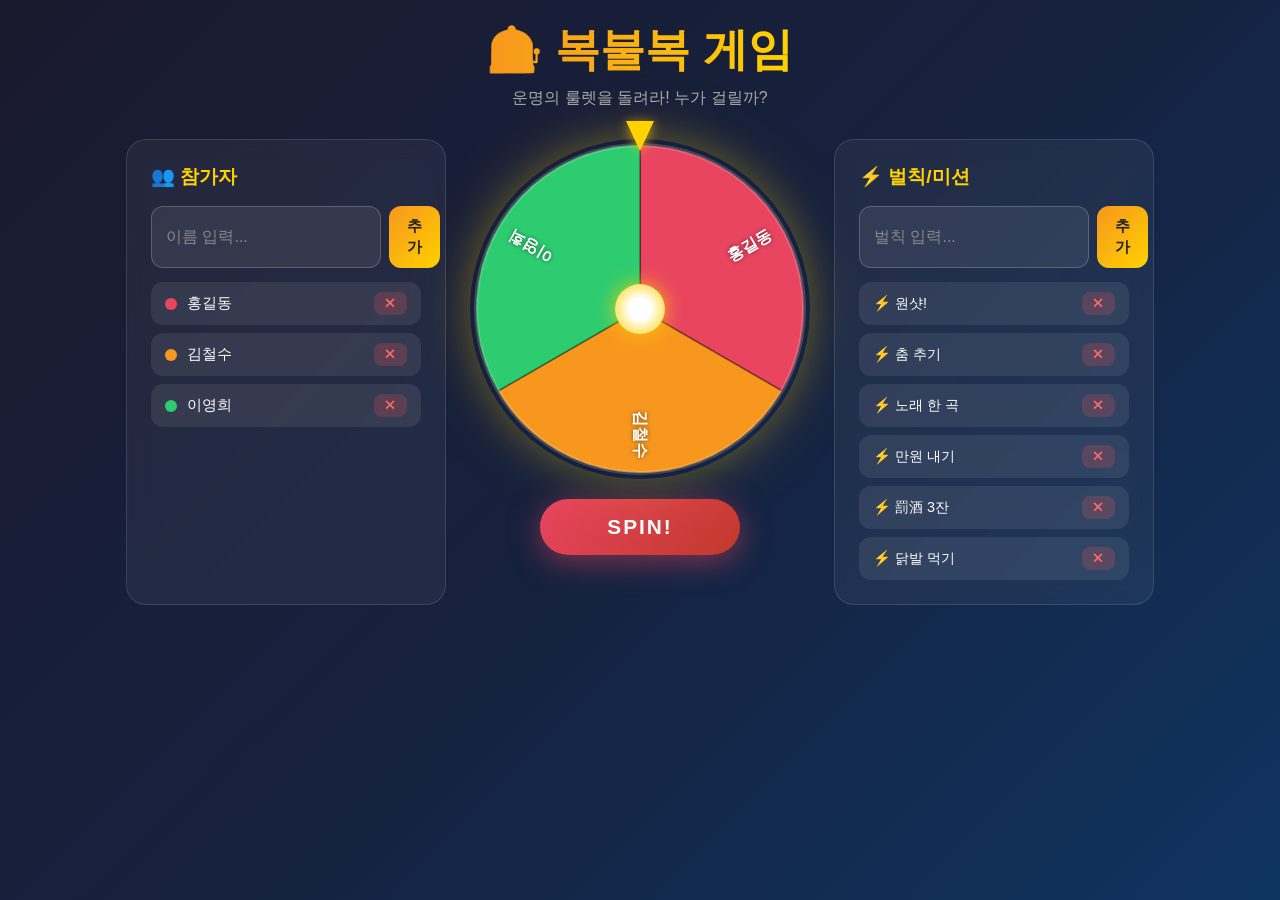
==== index.html @ 58da4270 "Add 복불복 roulette game (index.html) Co-Authored-By: Claude Sonnet 4.6 <noreply@anthropic.com>" ====
<!doctype html>
<html lang="ko">
<head>
  <meta charset="UTF-8" />
  <meta name="viewport" content="width=device-width, initial-scale=1.0" />
  <title>복불복 게임 🎰</title>
  <style>
    * { margin: 0; padding: 0; box-sizing: border-box; }

    body {
      font-family: 'Segoe UI', 'Apple SD Gothic Neo', sans-serif;
      background: linear-gradient(135deg, #1a1a2e 0%, #16213e 50%, #0f3460 100%);
      min-height: 100vh;
      display: flex;
      flex-direction: column;
      align-items: center;
      padding: 20px;
      color: #fff;
      overflow-x: hidden;
    }

    h1 {
      font-size: 2.8rem;
      text-align: center;
      margin-bottom: 8px;
      background: linear-gradient(90deg, #f7971e, #ffd200, #f7971e);
      background-size: 200%;
      -webkit-background-clip: text;
      -webkit-text-fill-color: transparent;
      animation: shimmer 2s infinite;
    }

    @keyframes shimmer {
      0% { background-position: 0% }
      100% { background-position: 200% }
    }

    .subtitle {
      font-size: 1rem;
      color: #aaa;
      margin-bottom: 30px;
      text-align: center;
    }

    .container {
      display: flex;
      flex-wrap: wrap;
      gap: 24px;
      justify-content: center;
      width: 100%;
      max-width: 1100px;
    }

    /* --- 참가자 패널 --- */
    .panel {
      background: rgba(255,255,255,0.05);
      border: 1px solid rgba(255,255,255,0.12);
      border-radius: 20px;
      padding: 24px;
      backdrop-filter: blur(10px);
    }

    .players-panel {
      flex: 1;
      min-width: 260px;
      max-width: 320px;
    }

    .panel h2 {
      font-size: 1.2rem;
      margin-bottom: 16px;
      color: #ffd200;
    }

    .input-row {
      display: flex;
      gap: 8px;
      margin-bottom: 14px;
    }

    .input-row input {
      flex: 1;
      padding: 10px 14px;
      border-radius: 12px;
      border: 1px solid rgba(255,255,255,0.2);
      background: rgba(255,255,255,0.08);
      color: #fff;
      font-size: 1rem;
      outline: none;
      transition: border 0.2s;
    }

    .input-row input:focus { border-color: #ffd200; }
    .input-row input::placeholder { color: #888; }

    .btn {
      padding: 10px 18px;
      border-radius: 12px;
      border: none;
      cursor: pointer;
      font-size: 0.95rem;
      font-weight: 700;
      transition: all 0.2s;
    }

    .btn-add {
      background: linear-gradient(135deg, #f7971e, #ffd200);
      color: #222;
    }

    .btn-add:hover { transform: scale(1.05); }

    .player-list {
      list-style: none;
      display: flex;
      flex-direction: column;
      gap: 8px;
      max-height: 300px;
      overflow-y: auto;
    }

    .player-list::-webkit-scrollbar { width: 4px; }
    .player-list::-webkit-scrollbar-thumb { background: rgba(255,255,255,0.2); border-radius: 4px; }

    .player-item {
      display: flex;
      align-items: center;
      justify-content: space-between;
      padding: 10px 14px;
      border-radius: 12px;
      background: rgba(255,255,255,0.08);
      animation: slideIn 0.3s ease;
    }

    @keyframes slideIn {
      from { opacity: 0; transform: translateX(-20px); }
      to   { opacity: 1; transform: translateX(0); }
    }

    .player-dot {
      width: 12px; height: 12px;
      border-radius: 50%;
      margin-right: 10px;
      flex-shrink: 0;
    }

    .player-name { flex: 1; font-size: 0.95rem; }

    .btn-remove {
      background: rgba(255,80,80,0.2);
      color: #ff6b6b;
      border: none;
      border-radius: 8px;
      padding: 4px 10px;
      cursor: pointer;
      font-size: 0.8rem;
      transition: background 0.2s;
    }

    .btn-remove:hover { background: rgba(255,80,80,0.4); }

    /* --- 벌칙 패널 --- */
    .penalty-panel {
      flex: 1;
      min-width: 260px;
      max-width: 320px;
    }

    .penalty-list {
      list-style: none;
      display: flex;
      flex-direction: column;
      gap: 8px;
      max-height: 300px;
      overflow-y: auto;
    }

    .penalty-item {
      display: flex;
      align-items: center;
      justify-content: space-between;
      padding: 10px 14px;
      border-radius: 12px;
      background: rgba(255,255,255,0.08);
      animation: slideIn 0.3s ease;
    }

    .penalty-text { flex: 1; font-size: 0.9rem; }

    /* --- 룰렛 휠 --- */
    .wheel-panel {
      display: flex;
      flex-direction: column;
      align-items: center;
      gap: 20px;
    }

    .wheel-wrapper {
      position: relative;
      width: 340px;
      height: 340px;
    }

    .wheel-arrow {
      position: absolute;
      top: -18px;
      left: 50%;
      transform: translateX(-50%);
      width: 0;
      height: 0;
      border-left: 14px solid transparent;
      border-right: 14px solid transparent;
      border-top: 30px solid #ffd200;
      filter: drop-shadow(0 2px 6px rgba(255,210,0,0.7));
      z-index: 10;
    }

    canvas#wheel {
      border-radius: 50%;
      box-shadow: 0 0 40px rgba(255,210,0,0.3), 0 0 80px rgba(255,210,0,0.1);
    }

    .wheel-center {
      position: absolute;
      top: 50%; left: 50%;
      transform: translate(-50%, -50%);
      width: 50px; height: 50px;
      border-radius: 50%;
      background: radial-gradient(circle, #fff 30%, #ffd200 100%);
      box-shadow: 0 0 20px rgba(255,210,0,0.8);
      z-index: 5;
    }

    .spin-btn {
      width: 200px;
      padding: 16px;
      font-size: 1.3rem;
      border-radius: 50px;
      background: linear-gradient(135deg, #e94560, #c0392b);
      color: #fff;
      border: none;
      cursor: pointer;
      font-weight: 900;
      letter-spacing: 2px;
      box-shadow: 0 6px 30px rgba(233,69,96,0.5);
      transition: all 0.2s;
    }

    .spin-btn:hover:not(:disabled) {
      transform: scale(1.07);
      box-shadow: 0 10px 40px rgba(233,69,96,0.7);
    }

    .spin-btn:disabled {
      opacity: 0.5;
      cursor: not-allowed;
    }

    /* --- 결과 모달 --- */
    .modal-overlay {
      display: none;
      position: fixed;
      inset: 0;
      background: rgba(0,0,0,0.8);
      z-index: 100;
      align-items: center;
      justify-content: center;
    }

    .modal-overlay.show { display: flex; }

    .modal {
      background: linear-gradient(135deg, #1a1a2e, #16213e);
      border: 2px solid rgba(255,255,255,0.15);
      border-radius: 24px;
      padding: 40px;
      text-align: center;
      max-width: 420px;
      width: 90%;
      animation: popIn 0.4s cubic-bezier(0.34,1.56,0.64,1);
      position: relative;
      overflow: hidden;
    }

    @keyframes popIn {
      from { opacity: 0; transform: scale(0.5) rotate(-5deg); }
      to   { opacity: 1; transform: scale(1) rotate(0deg); }
    }

    .modal-emoji { font-size: 4rem; margin-bottom: 12px; }

    .modal-title {
      font-size: 1.5rem;
      font-weight: 900;
      margin-bottom: 8px;
    }

    .modal-winner {
      font-size: 2.2rem;
      font-weight: 900;
      margin: 12px 0;
    }

    .modal-penalty {
      font-size: 1.1rem;
      color: #ccc;
      margin-bottom: 24px;
      padding: 12px 20px;
      background: rgba(255,255,255,0.07);
      border-radius: 12px;
    }

    .modal-close {
      padding: 12px 36px;
      border-radius: 50px;
      font-size: 1rem;
      font-weight: 700;
      background: linear-gradient(135deg, #f7971e, #ffd200);
      color: #222;
      border: none;
      cursor: pointer;
      transition: transform 0.2s;
    }

    .modal-close:hover { transform: scale(1.05); }

    /* 축하 파티클 */
    .confetti-container {
      position: fixed;
      inset: 0;
      pointer-events: none;
      z-index: 200;
    }

    .confetti-piece {
      position: absolute;
      width: 10px; height: 10px;
      top: -10px;
      border-radius: 2px;
      animation: confettiFall linear forwards;
    }

    @keyframes confettiFall {
      to { transform: translateY(110vh) rotate(720deg); opacity: 0; }
    }

    .empty-msg {
      color: #666;
      font-size: 0.9rem;
      text-align: center;
      padding: 20px 0;
    }

    @media (max-width: 600px) {
      h1 { font-size: 2rem; }
      .wheel-wrapper { width: 280px; height: 280px; }
      canvas#wheel { width: 280px; height: 280px; }
    }
  </style>
</head>
<body>

<h1>🎰 복불복 게임</h1>
<p class="subtitle">운명의 룰렛을 돌려라! 누가 걸릴까?</p>

<div class="container">

  <!-- 참가자 패널 -->
  <div class="panel players-panel">
    <h2>👥 참가자</h2>
    <div class="input-row">
      <input id="playerInput" type="text" placeholder="이름 입력..." maxlength="8" />
      <button class="btn btn-add" onclick="addPlayer()">추가</button>
    </div>
    <ul class="player-list" id="playerList">
      <li class="empty-msg" id="emptyPlayers">참가자를 추가하세요</li>
    </ul>
  </div>

  <!-- 룰렛 휠 -->
  <div class="wheel-panel">
    <div class="wheel-wrapper">
      <div class="wheel-arrow"></div>
      <canvas id="wheel" width="340" height="340"></canvas>
      <div class="wheel-center"></div>
    </div>
    <button class="spin-btn" id="spinBtn" onclick="spin()">SPIN!</button>
  </div>

  <!-- 벌칙 패널 -->
  <div class="panel penalty-panel">
    <h2>⚡ 벌칙/미션</h2>
    <div class="input-row">
      <input id="penaltyInput" type="text" placeholder="벌칙 입력..." maxlength="20" />
      <button class="btn btn-add" onclick="addPenalty()">추가</button>
    </div>
    <ul class="penalty-list" id="penaltyList">
      <li class="empty-msg" id="emptyPenalties">벌칙을 추가하세요</li>
    </ul>
  </div>

</div>

<!-- 결과 모달 -->
<div class="modal-overlay" id="resultModal">
  <div class="modal">
    <div class="modal-emoji" id="resultEmoji">😱</div>
    <div class="modal-title" id="resultTitle">걸렸다!</div>
    <div class="modal-winner" id="resultWinner"></div>
    <div class="modal-penalty" id="resultPenalty"></div>
    <button class="modal-close" onclick="closeModal()">확인!</button>
  </div>
</div>

<div class="confetti-container" id="confettiContainer"></div>

<script>
  // ─── 데이터 ───────────────────────────────────────────────────
  const COLORS = [
    '#e94560','#f7971e','#2ecc71','#3498db',
    '#9b59b6','#e67e22','#1abc9c','#e74c3c',
    '#f39c12','#16a085','#8e44ad','#d35400',
  ];

  let players  = ['홍길동','김철수','이영희'];
  let penalties = ['원샷!','춤 추기','노래 한 곡','만원 내기','罰酒 3잔','닭발 먹기'];
  let isSpinning = false;
  let currentAngle = 0;

  // ─── 참가자 ───────────────────────────────────────────────────
  function addPlayer() {
    const input = document.getElementById('playerInput');
    const name  = input.value.trim();
    if (!name) return;
    players.push(name);
    input.value = '';
    renderPlayers();
    drawWheel();
  }

  function removePlayer(i) {
    players.splice(i, 1);
    renderPlayers();
    drawWheel();
  }

  function renderPlayers() {
    const list  = document.getElementById('playerList');
    const empty = document.getElementById('emptyPlayers');
    if (players.length === 0) {
      list.innerHTML = '<li class="empty-msg" id="emptyPlayers">참가자를 추가하세요</li>';
      return;
    }
    list.innerHTML = players.map((p, i) => `
      <li class="player-item">
        <span class="player-dot" style="background:${COLORS[i % COLORS.length]}"></span>
        <span class="player-name">${escHtml(p)}</span>
        <button class="btn-remove" onclick="removePlayer(${i})">✕</button>
      </li>
    `).join('');
  }

  // ─── 벌칙 ────────────────────────────────────────────────────
  function addPenalty() {
    const input = document.getElementById('penaltyInput');
    const text  = input.value.trim();
    if (!text) return;
    penalties.push(text);
    input.value = '';
    renderPenalties();
  }

  function removePenalty(i) {
    penalties.splice(i, 1);
    renderPenalties();
  }

  function renderPenalties() {
    const list = document.getElementById('penaltyList');
    if (penalties.length === 0) {
      list.innerHTML = '<li class="empty-msg">벌칙을 추가하세요</li>';
      return;
    }
    list.innerHTML = penalties.map((p, i) => `
      <li class="penalty-item">
        <span class="penalty-text">⚡ ${escHtml(p)}</span>
        <button class="btn-remove" onclick="removePenalty(${i})">✕</button>
      </li>
    `).join('');
  }

  // ─── 룰렛 그리기 ─────────────────────────────────────────────
  function drawWheel(highlightIdx = -1) {
    const canvas = document.getElementById('wheel');
    const ctx    = canvas.getContext('2d');
    const W = canvas.width, H = canvas.height;
    const cx = W / 2, cy = H / 2, r = cx - 6;

    ctx.clearRect(0, 0, W, H);

    if (players.length === 0) {
      ctx.fillStyle = 'rgba(255,255,255,0.05)';
      ctx.beginPath(); ctx.arc(cx, cy, r, 0, Math.PI * 2); ctx.fill();
      ctx.fillStyle = '#888';
      ctx.font = '18px sans-serif';
      ctx.textAlign = 'center';
      ctx.fillText('참가자를 추가하세요', cx, cy);
      return;
    }

    const slice = (Math.PI * 2) / players.length;

    players.forEach((name, i) => {
      const startAngle = currentAngle + slice * i - Math.PI / 2;
      const endAngle   = startAngle + slice;
      const color      = COLORS[i % COLORS.length];

      // 부채꼴
      ctx.beginPath();
      ctx.moveTo(cx, cy);
      ctx.arc(cx, cy, r, startAngle, endAngle);
      ctx.closePath();
      ctx.fillStyle = highlightIdx === i ? '#fff' : color;
      ctx.fill();
      ctx.strokeStyle = 'rgba(0,0,0,0.3)';
      ctx.lineWidth = 2;
      ctx.stroke();

      // 텍스트
      ctx.save();
      ctx.translate(cx, cy);
      ctx.rotate(startAngle + slice / 2);
      ctx.textAlign = 'right';
      ctx.fillStyle = highlightIdx === i ? color : '#fff';
      ctx.font = `bold ${players.length > 8 ? 13 : 16}px sans-serif`;
      ctx.shadowColor = 'rgba(0,0,0,0.5)';
      ctx.shadowBlur = 4;
      ctx.fillText(name, r - 14, 5);
      ctx.restore();
    });

    // 테두리 원
    ctx.beginPath();
    ctx.arc(cx, cy, r, 0, Math.PI * 2);
    ctx.strokeStyle = 'rgba(255,255,255,0.2)';
    ctx.lineWidth = 4;
    ctx.stroke();
  }

  // ─── 스핀 ────────────────────────────────────────────────────
  function spin() {
    if (isSpinning || players.length < 2) {
      if (players.length < 2) alert('참가자를 2명 이상 추가하세요!');
      return;
    }

    isSpinning = true;
    document.getElementById('spinBtn').disabled = true;

    const totalRotation = (Math.PI * 2) * (5 + Math.random() * 5);
    const duration      = 3500 + Math.random() * 1500;
    const startAngle    = currentAngle;
    const startTime     = performance.now();

    function easeOut(t) {
      return 1 - Math.pow(1 - t, 4);
    }

    function animate(now) {
      const elapsed  = now - startTime;
      const progress = Math.min(elapsed / duration, 1);
      currentAngle   = startAngle + totalRotation * easeOut(progress);

      drawWheel();

      if (progress < 1) {
        requestAnimationFrame(animate);
      } else {
        isSpinning = false;
        document.getElementById('spinBtn').disabled = false;

        // 결과 계산: 화살표는 위쪽(-π/2), 그게 몇 번째 슬라이스?
        const slice = (Math.PI * 2) / players.length;
        // 정규화
        let normalizedAngle = ((-(currentAngle) % (Math.PI * 2)) + Math.PI * 2) % (Math.PI * 2);
        let winnerIdx = Math.floor(normalizedAngle / slice) % players.length;

        drawWheel(winnerIdx);
        showResult(winnerIdx);
      }
    }

    requestAnimationFrame(animate);
  }

  // ─── 결과 표시 ───────────────────────────────────────────────
  function showResult(winnerIdx) {
    const winner  = players[winnerIdx];
    const penalty = penalties.length > 0
      ? penalties[Math.floor(Math.random() * penalties.length)]
      : '벌칙 없음 (럭키~!)';

    const isBad   = penalties.length > 0;
    document.getElementById('resultEmoji').textContent   = isBad ? '😱' : '🎉';
    document.getElementById('resultTitle').textContent   = isBad ? '당첨! 걸렸다!!' : '선택됨!';
    document.getElementById('resultWinner').textContent  = winner;
    document.getElementById('resultWinner').style.color  = COLORS[winnerIdx % COLORS.length];
    document.getElementById('resultPenalty').textContent = `🎯 ${penalty}`;

    document.getElementById('resultModal').classList.add('show');
    launchConfetti(isBad ? ['#e94560','#ff6b6b','#f7971e'] : ['#2ecc71','#ffd200','#3498db']);
  }

  function closeModal() {
    document.getElementById('resultModal').classList.remove('show');
    document.getElementById('confettiContainer').innerHTML = '';
  }

  // ─── 컨페티 ──────────────────────────────────────────────────
  function launchConfetti(colors) {
    const container = document.getElementById('confettiContainer');
    container.innerHTML = '';
    for (let i = 0; i < 80; i++) {
      const el = document.createElement('div');
      el.className = 'confetti-piece';
      el.style.left      = Math.random() * 100 + 'vw';
      el.style.background = colors[Math.floor(Math.random() * colors.length)];
      el.style.width     = (6 + Math.random() * 10) + 'px';
      el.style.height    = (6 + Math.random() * 10) + 'px';
      el.style.borderRadius = Math.random() > 0.5 ? '50%' : '2px';
      el.style.animationDuration = (1.5 + Math.random() * 2) + 's';
      el.style.animationDelay    = (Math.random() * 0.8) + 's';
      container.appendChild(el);
    }
  }

  // ─── 유틸 ────────────────────────────────────────────────────
  function escHtml(str) {
    return str.replace(/&/g,'&amp;').replace(/</g,'&lt;').replace(/>/g,'&gt;');
  }

  // 엔터키 지원
  document.getElementById('playerInput').addEventListener('keydown', e => {
    if (e.key === 'Enter') addPlayer();
  });
  document.getElementById('penaltyInput').addEventListener('keydown', e => {
    if (e.key === 'Enter') addPenalty();
  });

  // ─── 초기화 ──────────────────────────────────────────────────
  renderPlayers();
  renderPenalties();
  drawWheel();
</script>

</body>
</html>
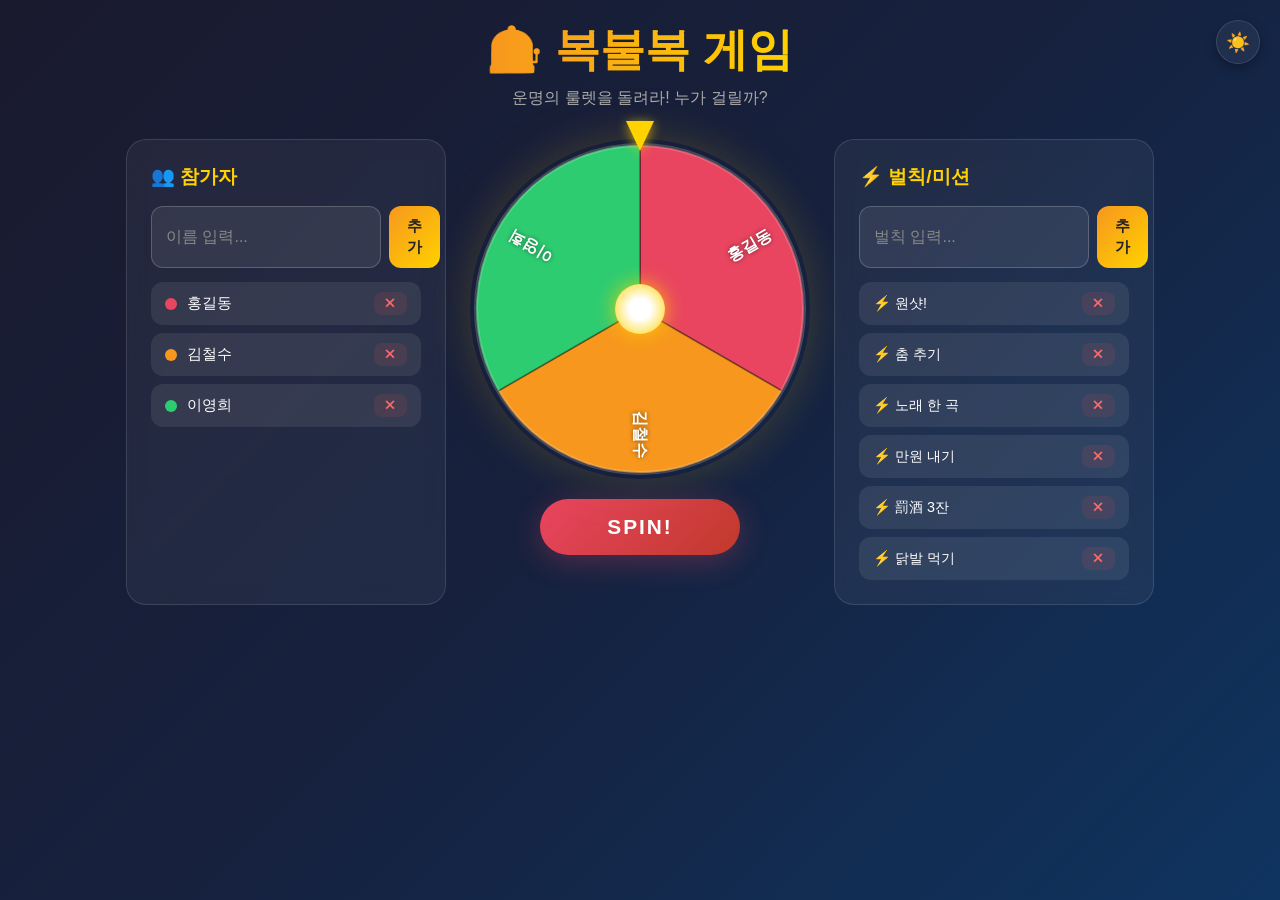
==== commit 1f138c6e: "feat: add dark/light mode toggle and refactor project structure" ====
--- a/index.html
+++ b/index.html
@@ -1,364 +1,16 @@
 <!doctype html>
-<html lang="ko">
+<html lang="ko" data-theme="dark">
 <head>
   <meta charset="UTF-8" />
   <meta name="viewport" content="width=device-width, initial-scale=1.0" />
   <title>복불복 게임 🎰</title>
-  <style>
-    * { margin: 0; padding: 0; box-sizing: border-box; }
-
-    body {
-      font-family: 'Segoe UI', 'Apple SD Gothic Neo', sans-serif;
-      background: linear-gradient(135deg, #1a1a2e 0%, #16213e 50%, #0f3460 100%);
-      min-height: 100vh;
-      display: flex;
-      flex-direction: column;
-      align-items: center;
-      padding: 20px;
-      color: #fff;
-      overflow-x: hidden;
-    }
-
-    h1 {
-      font-size: 2.8rem;
-      text-align: center;
-      margin-bottom: 8px;
-      background: linear-gradient(90deg, #f7971e, #ffd200, #f7971e);
-      background-size: 200%;
-      -webkit-background-clip: text;
-      -webkit-text-fill-color: transparent;
-      animation: shimmer 2s infinite;
-    }
-
-    @keyframes shimmer {
-      0% { background-position: 0% }
-      100% { background-position: 200% }
-    }
-
-    .subtitle {
-      font-size: 1rem;
-      color: #aaa;
-      margin-bottom: 30px;
-      text-align: center;
-    }
-
-    .container {
-      display: flex;
-      flex-wrap: wrap;
-      gap: 24px;
-      justify-content: center;
-      width: 100%;
-      max-width: 1100px;
-    }
-
-    /* --- 참가자 패널 --- */
-    .panel {
-      background: rgba(255,255,255,0.05);
-      border: 1px solid rgba(255,255,255,0.12);
-      border-radius: 20px;
-      padding: 24px;
-      backdrop-filter: blur(10px);
-    }
-
-    .players-panel {
-      flex: 1;
-      min-width: 260px;
-      max-width: 320px;
-    }
-
-    .panel h2 {
-      font-size: 1.2rem;
-      margin-bottom: 16px;
-      color: #ffd200;
-    }
-
-    .input-row {
-      display: flex;
-      gap: 8px;
-      margin-bottom: 14px;
-    }
-
-    .input-row input {
-      flex: 1;
-      padding: 10px 14px;
-      border-radius: 12px;
-      border: 1px solid rgba(255,255,255,0.2);
-      background: rgba(255,255,255,0.08);
-      color: #fff;
-      font-size: 1rem;
-      outline: none;
-      transition: border 0.2s;
-    }
-
-    .input-row input:focus { border-color: #ffd200; }
-    .input-row input::placeholder { color: #888; }
-
-    .btn {
-      padding: 10px 18px;
-      border-radius: 12px;
-      border: none;
-      cursor: pointer;
-      font-size: 0.95rem;
-      font-weight: 700;
-      transition: all 0.2s;
-    }
-
-    .btn-add {
-      background: linear-gradient(135deg, #f7971e, #ffd200);
-      color: #222;
-    }
-
-    .btn-add:hover { transform: scale(1.05); }
-
-    .player-list {
-      list-style: none;
-      display: flex;
-      flex-direction: column;
-      gap: 8px;
-      max-height: 300px;
-      overflow-y: auto;
-    }
-
-    .player-list::-webkit-scrollbar { width: 4px; }
-    .player-list::-webkit-scrollbar-thumb { background: rgba(255,255,255,0.2); border-radius: 4px; }
-
-    .player-item {
-      display: flex;
-      align-items: center;
-      justify-content: space-between;
-      padding: 10px 14px;
-      border-radius: 12px;
-      background: rgba(255,255,255,0.08);
-      animation: slideIn 0.3s ease;
-    }
-
-    @keyframes slideIn {
-      from { opacity: 0; transform: translateX(-20px); }
-      to   { opacity: 1; transform: translateX(0); }
-    }
-
-    .player-dot {
-      width: 12px; height: 12px;
-      border-radius: 50%;
-      margin-right: 10px;
-      flex-shrink: 0;
-    }
-
-    .player-name { flex: 1; font-size: 0.95rem; }
-
-    .btn-remove {
-      background: rgba(255,80,80,0.2);
-      color: #ff6b6b;
-      border: none;
-      border-radius: 8px;
-      padding: 4px 10px;
-      cursor: pointer;
-      font-size: 0.8rem;
-      transition: background 0.2s;
-    }
-
-    .btn-remove:hover { background: rgba(255,80,80,0.4); }
-
-    /* --- 벌칙 패널 --- */
-    .penalty-panel {
-      flex: 1;
-      min-width: 260px;
-      max-width: 320px;
-    }
-
-    .penalty-list {
-      list-style: none;
-      display: flex;
-      flex-direction: column;
-      gap: 8px;
-      max-height: 300px;
-      overflow-y: auto;
-    }
-
-    .penalty-item {
-      display: flex;
-      align-items: center;
-      justify-content: space-between;
-      padding: 10px 14px;
-      border-radius: 12px;
-      background: rgba(255,255,255,0.08);
-      animation: slideIn 0.3s ease;
-    }
-
-    .penalty-text { flex: 1; font-size: 0.9rem; }
-
-    /* --- 룰렛 휠 --- */
-    .wheel-panel {
-      display: flex;
-      flex-direction: column;
-      align-items: center;
-      gap: 20px;
-    }
-
-    .wheel-wrapper {
-      position: relative;
-      width: 340px;
-      height: 340px;
-    }
-
-    .wheel-arrow {
-      position: absolute;
-      top: -18px;
-      left: 50%;
-      transform: translateX(-50%);
-      width: 0;
-      height: 0;
-      border-left: 14px solid transparent;
-      border-right: 14px solid transparent;
-      border-top: 30px solid #ffd200;
-      filter: drop-shadow(0 2px 6px rgba(255,210,0,0.7));
-      z-index: 10;
-    }
-
-    canvas#wheel {
-      border-radius: 50%;
-      box-shadow: 0 0 40px rgba(255,210,0,0.3), 0 0 80px rgba(255,210,0,0.1);
-    }
-
-    .wheel-center {
-      position: absolute;
-      top: 50%; left: 50%;
-      transform: translate(-50%, -50%);
-      width: 50px; height: 50px;
-      border-radius: 50%;
-      background: radial-gradient(circle, #fff 30%, #ffd200 100%);
-      box-shadow: 0 0 20px rgba(255,210,0,0.8);
-      z-index: 5;
-    }
-
-    .spin-btn {
-      width: 200px;
-      padding: 16px;
-      font-size: 1.3rem;
-      border-radius: 50px;
-      background: linear-gradient(135deg, #e94560, #c0392b);
-      color: #fff;
-      border: none;
-      cursor: pointer;
-      font-weight: 900;
-      letter-spacing: 2px;
-      box-shadow: 0 6px 30px rgba(233,69,96,0.5);
-      transition: all 0.2s;
-    }
-
-    .spin-btn:hover:not(:disabled) {
-      transform: scale(1.07);
-      box-shadow: 0 10px 40px rgba(233,69,96,0.7);
-    }
-
-    .spin-btn:disabled {
-      opacity: 0.5;
-      cursor: not-allowed;
-    }
-
-    /* --- 결과 모달 --- */
-    .modal-overlay {
-      display: none;
-      position: fixed;
-      inset: 0;
-      background: rgba(0,0,0,0.8);
-      z-index: 100;
-      align-items: center;
-      justify-content: center;
-    }
-
-    .modal-overlay.show { display: flex; }
-
-    .modal {
-      background: linear-gradient(135deg, #1a1a2e, #16213e);
-      border: 2px solid rgba(255,255,255,0.15);
-      border-radius: 24px;
-      padding: 40px;
-      text-align: center;
-      max-width: 420px;
-      width: 90%;
-      animation: popIn 0.4s cubic-bezier(0.34,1.56,0.64,1);
-      position: relative;
-      overflow: hidden;
-    }
-
-    @keyframes popIn {
-      from { opacity: 0; transform: scale(0.5) rotate(-5deg); }
-      to   { opacity: 1; transform: scale(1) rotate(0deg); }
-    }
-
-    .modal-emoji { font-size: 4rem; margin-bottom: 12px; }
-
-    .modal-title {
-      font-size: 1.5rem;
-      font-weight: 900;
-      margin-bottom: 8px;
-    }
-
-    .modal-winner {
-      font-size: 2.2rem;
-      font-weight: 900;
-      margin: 12px 0;
-    }
-
-    .modal-penalty {
-      font-size: 1.1rem;
-      color: #ccc;
-      margin-bottom: 24px;
-      padding: 12px 20px;
-      background: rgba(255,255,255,0.07);
-      border-radius: 12px;
-    }
-
-    .modal-close {
-      padding: 12px 36px;
-      border-radius: 50px;
-      font-size: 1rem;
-      font-weight: 700;
-      background: linear-gradient(135deg, #f7971e, #ffd200);
-      color: #222;
-      border: none;
-      cursor: pointer;
-      transition: transform 0.2s;
-    }
-
-    .modal-close:hover { transform: scale(1.05); }
-
-    /* 축하 파티클 */
-    .confetti-container {
-      position: fixed;
-      inset: 0;
-      pointer-events: none;
-      z-index: 200;
-    }
-
-    .confetti-piece {
-      position: absolute;
-      width: 10px; height: 10px;
-      top: -10px;
-      border-radius: 2px;
-      animation: confettiFall linear forwards;
-    }
-
-    @keyframes confettiFall {
-      to { transform: translateY(110vh) rotate(720deg); opacity: 0; }
-    }
-
-    .empty-msg {
-      color: #666;
-      font-size: 0.9rem;
-      text-align: center;
-      padding: 20px 0;
-    }
-
-    @media (max-width: 600px) {
-      h1 { font-size: 2rem; }
-      .wheel-wrapper { width: 280px; height: 280px; }
-      canvas#wheel { width: 280px; height: 280px; }
-    }
-  </style>
+  <link rel="stylesheet" href="style.css">
 </head>
 <body>
+
+<div class="theme-toggle">
+  <button id="themeBtn" class="btn-theme" title="테마 변경">☀️</button>
+</div>
 
 <h1>🎰 복불복 게임</h1>
 <p class="subtitle">운명의 룰렛을 돌려라! 누가 걸릴까?</p>
@@ -414,244 +66,7 @@
 
 <div class="confetti-container" id="confettiContainer"></div>
 
-<script>
-  // ─── 데이터 ───────────────────────────────────────────────────
-  const COLORS = [
-    '#e94560','#f7971e','#2ecc71','#3498db',
-    '#9b59b6','#e67e22','#1abc9c','#e74c3c',
-    '#f39c12','#16a085','#8e44ad','#d35400',
-  ];
-
-  let players  = ['홍길동','김철수','이영희'];
-  let penalties = ['원샷!','춤 추기','노래 한 곡','만원 내기','罰酒 3잔','닭발 먹기'];
-  let isSpinning = false;
-  let currentAngle = 0;
-
-  // ─── 참가자 ───────────────────────────────────────────────────
-  function addPlayer() {
-    const input = document.getElementById('playerInput');
-    const name  = input.value.trim();
-    if (!name) return;
-    players.push(name);
-    input.value = '';
-    renderPlayers();
-    drawWheel();
-  }
-
-  function removePlayer(i) {
-    players.splice(i, 1);
-    renderPlayers();
-    drawWheel();
-  }
-
-  function renderPlayers() {
-    const list  = document.getElementById('playerList');
-    const empty = document.getElementById('emptyPlayers');
-    if (players.length === 0) {
-      list.innerHTML = '<li class="empty-msg" id="emptyPlayers">참가자를 추가하세요</li>';
-      return;
-    }
-    list.innerHTML = players.map((p, i) => `
-      <li class="player-item">
-        <span class="player-dot" style="background:${COLORS[i % COLORS.length]}"></span>
-        <span class="player-name">${escHtml(p)}</span>
-        <button class="btn-remove" onclick="removePlayer(${i})">✕</button>
-      </li>
-    `).join('');
-  }
-
-  // ─── 벌칙 ────────────────────────────────────────────────────
-  function addPenalty() {
-    const input = document.getElementById('penaltyInput');
-    const text  = input.value.trim();
-    if (!text) return;
-    penalties.push(text);
-    input.value = '';
-    renderPenalties();
-  }
-
-  function removePenalty(i) {
-    penalties.splice(i, 1);
-    renderPenalties();
-  }
-
-  function renderPenalties() {
-    const list = document.getElementById('penaltyList');
-    if (penalties.length === 0) {
-      list.innerHTML = '<li class="empty-msg">벌칙을 추가하세요</li>';
-      return;
-    }
-    list.innerHTML = penalties.map((p, i) => `
-      <li class="penalty-item">
-        <span class="penalty-text">⚡ ${escHtml(p)}</span>
-        <button class="btn-remove" onclick="removePenalty(${i})">✕</button>
-      </li>
-    `).join('');
-  }
-
-  // ─── 룰렛 그리기 ─────────────────────────────────────────────
-  function drawWheel(highlightIdx = -1) {
-    const canvas = document.getElementById('wheel');
-    const ctx    = canvas.getContext('2d');
-    const W = canvas.width, H = canvas.height;
-    const cx = W / 2, cy = H / 2, r = cx - 6;
-
-    ctx.clearRect(0, 0, W, H);
-
-    if (players.length === 0) {
-      ctx.fillStyle = 'rgba(255,255,255,0.05)';
-      ctx.beginPath(); ctx.arc(cx, cy, r, 0, Math.PI * 2); ctx.fill();
-      ctx.fillStyle = '#888';
-      ctx.font = '18px sans-serif';
-      ctx.textAlign = 'center';
-      ctx.fillText('참가자를 추가하세요', cx, cy);
-      return;
-    }
-
-    const slice = (Math.PI * 2) / players.length;
-
-    players.forEach((name, i) => {
-      const startAngle = currentAngle + slice * i - Math.PI / 2;
-      const endAngle   = startAngle + slice;
-      const color      = COLORS[i % COLORS.length];
-
-      // 부채꼴
-      ctx.beginPath();
-      ctx.moveTo(cx, cy);
-      ctx.arc(cx, cy, r, startAngle, endAngle);
-      ctx.closePath();
-      ctx.fillStyle = highlightIdx === i ? '#fff' : color;
-      ctx.fill();
-      ctx.strokeStyle = 'rgba(0,0,0,0.3)';
-      ctx.lineWidth = 2;
-      ctx.stroke();
-
-      // 텍스트
-      ctx.save();
-      ctx.translate(cx, cy);
-      ctx.rotate(startAngle + slice / 2);
-      ctx.textAlign = 'right';
-      ctx.fillStyle = highlightIdx === i ? color : '#fff';
-      ctx.font = `bold ${players.length > 8 ? 13 : 16}px sans-serif`;
-      ctx.shadowColor = 'rgba(0,0,0,0.5)';
-      ctx.shadowBlur = 4;
-      ctx.fillText(name, r - 14, 5);
-      ctx.restore();
-    });
-
-    // 테두리 원
-    ctx.beginPath();
-    ctx.arc(cx, cy, r, 0, Math.PI * 2);
-    ctx.strokeStyle = 'rgba(255,255,255,0.2)';
-    ctx.lineWidth = 4;
-    ctx.stroke();
-  }
-
-  // ─── 스핀 ────────────────────────────────────────────────────
-  function spin() {
-    if (isSpinning || players.length < 2) {
-      if (players.length < 2) alert('참가자를 2명 이상 추가하세요!');
-      return;
-    }
-
-    isSpinning = true;
-    document.getElementById('spinBtn').disabled = true;
-
-    const totalRotation = (Math.PI * 2) * (5 + Math.random() * 5);
-    const duration      = 3500 + Math.random() * 1500;
-    const startAngle    = currentAngle;
-    const startTime     = performance.now();
-
-    function easeOut(t) {
-      return 1 - Math.pow(1 - t, 4);
-    }
-
-    function animate(now) {
-      const elapsed  = now - startTime;
-      const progress = Math.min(elapsed / duration, 1);
-      currentAngle   = startAngle + totalRotation * easeOut(progress);
-
-      drawWheel();
-
-      if (progress < 1) {
-        requestAnimationFrame(animate);
-      } else {
-        isSpinning = false;
-        document.getElementById('spinBtn').disabled = false;
-
-        // 결과 계산: 화살표는 위쪽(-π/2), 그게 몇 번째 슬라이스?
-        const slice = (Math.PI * 2) / players.length;
-        // 정규화
-        let normalizedAngle = ((-(currentAngle) % (Math.PI * 2)) + Math.PI * 2) % (Math.PI * 2);
-        let winnerIdx = Math.floor(normalizedAngle / slice) % players.length;
-
-        drawWheel(winnerIdx);
-        showResult(winnerIdx);
-      }
-    }
-
-    requestAnimationFrame(animate);
-  }
-
-  // ─── 결과 표시 ───────────────────────────────────────────────
-  function showResult(winnerIdx) {
-    const winner  = players[winnerIdx];
-    const penalty = penalties.length > 0
-      ? penalties[Math.floor(Math.random() * penalties.length)]
-      : '벌칙 없음 (럭키~!)';
-
-    const isBad   = penalties.length > 0;
-    document.getElementById('resultEmoji').textContent   = isBad ? '😱' : '🎉';
-    document.getElementById('resultTitle').textContent   = isBad ? '당첨! 걸렸다!!' : '선택됨!';
-    document.getElementById('resultWinner').textContent  = winner;
-    document.getElementById('resultWinner').style.color  = COLORS[winnerIdx % COLORS.length];
-    document.getElementById('resultPenalty').textContent = `🎯 ${penalty}`;
-
-    document.getElementById('resultModal').classList.add('show');
-    launchConfetti(isBad ? ['#e94560','#ff6b6b','#f7971e'] : ['#2ecc71','#ffd200','#3498db']);
-  }
-
-  function closeModal() {
-    document.getElementById('resultModal').classList.remove('show');
-    document.getElementById('confettiContainer').innerHTML = '';
-  }
-
-  // ─── 컨페티 ──────────────────────────────────────────────────
-  function launchConfetti(colors) {
-    const container = document.getElementById('confettiContainer');
-    container.innerHTML = '';
-    for (let i = 0; i < 80; i++) {
-      const el = document.createElement('div');
-      el.className = 'confetti-piece';
-      el.style.left      = Math.random() * 100 + 'vw';
-      el.style.background = colors[Math.floor(Math.random() * colors.length)];
-      el.style.width     = (6 + Math.random() * 10) + 'px';
-      el.style.height    = (6 + Math.random() * 10) + 'px';
-      el.style.borderRadius = Math.random() > 0.5 ? '50%' : '2px';
-      el.style.animationDuration = (1.5 + Math.random() * 2) + 's';
-      el.style.animationDelay    = (Math.random() * 0.8) + 's';
-      container.appendChild(el);
-    }
-  }
-
-  // ─── 유틸 ────────────────────────────────────────────────────
-  function escHtml(str) {
-    return str.replace(/&/g,'&amp;').replace(/</g,'&lt;').replace(/>/g,'&gt;');
-  }
-
-  // 엔터키 지원
-  document.getElementById('playerInput').addEventListener('keydown', e => {
-    if (e.key === 'Enter') addPlayer();
-  });
-  document.getElementById('penaltyInput').addEventListener('keydown', e => {
-    if (e.key === 'Enter') addPenalty();
-  });
-
-  // ─── 초기화 ──────────────────────────────────────────────────
-  renderPlayers();
-  renderPenalties();
-  drawWheel();
-</script>
+<script src="main.js"></script>
 
 </body>
 </html>
--- a/style.css
+++ b/style.css
@@ -0,0 +1,427 @@
+:root {
+  --bg-color: linear-gradient(135deg, #1a1a2e 0%, #16213e 50%, #0f3460 100%);
+  --text-color: #fff;
+  --panel-bg: rgba(255, 255, 255, 0.05);
+  --panel-border: rgba(255, 255, 255, 0.12);
+  --input-bg: rgba(255, 255, 255, 0.08);
+  --input-text: #fff;
+  --input-border: rgba(255, 255, 255, 0.2);
+  --subtitle-color: #aaa;
+  --shadow-color: rgba(0, 0, 0, 0.3);
+  --modal-bg: linear-gradient(135deg, #1a1a2e, #16213e);
+  --modal-border: rgba(255, 255, 255, 0.15);
+  --modal-item-bg: rgba(255, 255, 255, 0.07);
+}
+
+[data-theme='light'] {
+  --bg-color: linear-gradient(135deg, #f0f2f5 0%, #e2e8f0 100%);
+  --text-color: #1a1a2e;
+  --panel-bg: rgba(255, 255, 255, 0.8);
+  --panel-border: rgba(0, 0, 0, 0.08);
+  --input-bg: #fff;
+  --input-text: #1a1a2e;
+  --input-border: rgba(0, 0, 0, 0.15);
+  --subtitle-color: #4a5568;
+  --shadow-color: rgba(0, 0, 0, 0.1);
+  --modal-bg: linear-gradient(135deg, #ffffff, #f7fafc);
+  --modal-border: rgba(0, 0, 0, 0.1);
+  --modal-item-bg: rgba(0, 0, 0, 0.04);
+}
+
+* {
+  margin: 0;
+  padding: 0;
+  box-sizing: border-box;
+}
+
+body {
+  font-family: 'Segoe UI', 'Apple SD Gothic Neo', sans-serif;
+  background: var(--bg-color);
+  min-height: 100vh;
+  display: flex;
+  flex-direction: column;
+  align-items: center;
+  padding: 20px;
+  color: var(--text-color);
+  overflow-x: hidden;
+  transition: background 0.3s, color 0.3s;
+}
+
+h1 {
+  font-size: 2.8rem;
+  text-align: center;
+  margin-bottom: 8px;
+  background: linear-gradient(90deg, #f7971e, #ffd200, #f7971e);
+  background-size: 200%;
+  -webkit-background-clip: text;
+  -webkit-text-fill-color: transparent;
+  animation: shimmer 2s infinite;
+}
+
+@keyframes shimmer {
+  0% { background-position: 0% }
+  100% { background-position: 200% }
+}
+
+.subtitle {
+  font-size: 1rem;
+  color: var(--subtitle-color);
+  margin-bottom: 30px;
+  text-align: center;
+  transition: color 0.3s;
+}
+
+.container {
+  display: flex;
+  flex-wrap: wrap;
+  gap: 24px;
+  justify-content: center;
+  width: 100%;
+  max-width: 1100px;
+}
+
+/* --- Theme Toggle --- */
+.theme-toggle {
+  position: absolute;
+  top: 20px;
+  right: 20px;
+  z-index: 1000;
+}
+
+.btn-theme {
+  background: var(--panel-bg);
+  border: 1px solid var(--panel-border);
+  color: var(--text-color);
+  width: 44px;
+  height: 44px;
+  border-radius: 50%;
+  display: flex;
+  align-items: center;
+  justify-content: center;
+  font-size: 1.2rem;
+  cursor: pointer;
+  box-shadow: 0 4px 12px var(--shadow-color);
+  transition: all 0.2s, background 0.3s, color 0.3s;
+}
+
+.btn-theme:hover {
+  transform: scale(1.1);
+  border-color: #ffd200;
+}
+
+/* --- 참가자 패널 --- */
+.panel {
+  background: var(--panel-bg);
+  border: 1px solid var(--panel-border);
+  border-radius: 20px;
+  padding: 24px;
+  backdrop-filter: blur(10px);
+  transition: background 0.3s, border-color 0.3s;
+}
+
+.players-panel {
+  flex: 1;
+  min-width: 260px;
+  max-width: 320px;
+}
+
+.panel h2 {
+  font-size: 1.2rem;
+  margin-bottom: 16px;
+  color: #ffd200;
+}
+
+.input-row {
+  display: flex;
+  gap: 8px;
+  margin-bottom: 14px;
+}
+
+.input-row input {
+  flex: 1;
+  padding: 10px 14px;
+  border-radius: 12px;
+  border: 1px solid var(--input-border);
+  background: var(--input-bg);
+  color: var(--input-text);
+  font-size: 1rem;
+  outline: none;
+  transition: all 0.2s;
+}
+
+.input-row input:focus { border-color: #ffd200; }
+.input-row input::placeholder { color: #888; }
+
+.btn {
+  padding: 10px 18px;
+  border-radius: 12px;
+  border: none;
+  cursor: pointer;
+  font-size: 0.95rem;
+  font-weight: 700;
+  transition: all 0.2s;
+}
+
+.btn-add {
+  background: linear-gradient(135deg, #f7971e, #ffd200);
+  color: #222;
+}
+
+.btn-add:hover { transform: scale(1.05); }
+
+.player-list {
+  list-style: none;
+  display: flex;
+  flex-direction: column;
+  gap: 8px;
+  max-height: 300px;
+  overflow-y: auto;
+}
+
+.player-list::-webkit-scrollbar { width: 4px; }
+.player-list::-webkit-scrollbar-thumb { background: rgba(0,0,0,0.2); border-radius: 4px; }
+
+.player-item {
+  display: flex;
+  align-items: center;
+  justify-content: space-between;
+  padding: 10px 14px;
+  border-radius: 12px;
+  background: var(--input-bg);
+  animation: slideIn 0.3s ease;
+  transition: background 0.3s;
+}
+
+@keyframes slideIn {
+  from { opacity: 0; transform: translateX(-20px); }
+  to   { opacity: 1; transform: translateX(0); }
+}
+
+.player-dot {
+  width: 12px; height: 12px;
+  border-radius: 50%;
+  margin-right: 10px;
+  flex-shrink: 0;
+}
+
+.player-name { flex: 1; font-size: 0.95rem; }
+
+.btn-remove {
+  background: rgba(255,80,80,0.1);
+  color: #ff6b6b;
+  border: none;
+  border-radius: 8px;
+  padding: 4px 10px;
+  cursor: pointer;
+  font-size: 0.8rem;
+  transition: background 0.2s;
+}
+
+.btn-remove:hover { background: rgba(255,80,80,0.2); }
+
+/* --- 벌칙 패널 --- */
+.penalty-panel {
+  flex: 1;
+  min-width: 260px;
+  max-width: 320px;
+}
+
+.penalty-list {
+  list-style: none;
+  display: flex;
+  flex-direction: column;
+  gap: 8px;
+  max-height: 300px;
+  overflow-y: auto;
+}
+
+.penalty-item {
+  display: flex;
+  align-items: center;
+  justify-content: space-between;
+  padding: 10px 14px;
+  border-radius: 12px;
+  background: var(--input-bg);
+  animation: slideIn 0.3s ease;
+  transition: background 0.3s;
+}
+
+.penalty-text { flex: 1; font-size: 0.9rem; }
+
+/* --- 룰렛 휠 --- */
+.wheel-panel {
+  display: flex;
+  flex-direction: column;
+  align-items: center;
+  gap: 20px;
+}
+
+.wheel-wrapper {
+  position: relative;
+  width: 340px;
+  height: 340px;
+}
+
+.wheel-arrow {
+  position: absolute;
+  top: -18px;
+  left: 50%;
+  transform: translateX(-50%);
+  width: 0;
+  height: 0;
+  border-left: 14px solid transparent;
+  border-right: 14px solid transparent;
+  border-top: 30px solid #ffd200;
+  filter: drop-shadow(0 2px 6px rgba(255,210,0,0.7));
+  z-index: 10;
+}
+
+canvas#wheel {
+  border-radius: 50%;
+  box-shadow: 0 0 40px rgba(255,210,0,0.15), 0 0 80px rgba(255,210,0,0.05);
+}
+
+.wheel-center {
+  position: absolute;
+  top: 50%; left: 50%;
+  transform: translate(-50%, -50%);
+  width: 50px; height: 50px;
+  border-radius: 50%;
+  background: radial-gradient(circle, #fff 30%, #ffd200 100%);
+  box-shadow: 0 0 20px rgba(255,210,0,0.8);
+  z-index: 5;
+}
+
+.spin-btn {
+  width: 200px;
+  padding: 16px;
+  font-size: 1.3rem;
+  border-radius: 50px;
+  background: linear-gradient(135deg, #e94560, #c0392b);
+  color: #fff;
+  border: none;
+  cursor: pointer;
+  font-weight: 900;
+  letter-spacing: 2px;
+  box-shadow: 0 6px 30px rgba(233,69,96,0.3);
+  transition: all 0.2s;
+}
+
+.spin-btn:hover:not(:disabled) {
+  transform: scale(1.07);
+  box-shadow: 0 10px 40px rgba(233,69,96,0.5);
+}
+
+.spin-btn:disabled {
+  opacity: 0.5;
+  cursor: not-allowed;
+}
+
+/* --- 결과 모달 --- */
+.modal-overlay {
+  display: none;
+  position: fixed;
+  inset: 0;
+  background: rgba(0,0,0,0.85);
+  z-index: 100;
+  align-items: center;
+  justify-content: center;
+  backdrop-filter: blur(4px);
+}
+
+.modal-overlay.show { display: flex; }
+
+.modal {
+  background: var(--modal-bg);
+  border: 2px solid var(--modal-border);
+  border-radius: 24px;
+  padding: 40px;
+  text-align: center;
+  max-width: 420px;
+  width: 90%;
+  animation: popIn 0.4s cubic-bezier(0.34,1.56,0.64,1);
+  position: relative;
+  overflow: hidden;
+  box-shadow: 0 20px 60px rgba(0,0,0,0.5);
+  transition: background 0.3s, border-color 0.3s;
+}
+
+@keyframes popIn {
+  from { opacity: 0; transform: scale(0.5) rotate(-5deg); }
+  to   { opacity: 1; transform: scale(1) rotate(0deg); }
+}
+
+.modal-emoji { font-size: 4rem; margin-bottom: 12px; }
+
+.modal-title {
+  font-size: 1.5rem;
+  font-weight: 900;
+  margin-bottom: 8px;
+  color: var(--text-color);
+}
+
+.modal-winner {
+  font-size: 2.2rem;
+  font-weight: 900;
+  margin: 12px 0;
+}
+
+.modal-penalty {
+  font-size: 1.1rem;
+  color: var(--text-color);
+  opacity: 0.9;
+  margin-bottom: 24px;
+  padding: 12px 20px;
+  background: var(--modal-item-bg);
+  border-radius: 12px;
+  transition: background 0.3s;
+}
+
+.modal-close {
+  padding: 12px 36px;
+  border-radius: 50px;
+  font-size: 1rem;
+  font-weight: 700;
+  background: linear-gradient(135deg, #f7971e, #ffd200);
+  color: #222;
+  border: none;
+  cursor: pointer;
+  transition: transform 0.2s;
+}
+
+.modal-close:hover { transform: scale(1.05); }
+
+/* 축하 파티클 */
+.confetti-container {
+  position: fixed;
+  inset: 0;
+  pointer-events: none;
+  z-index: 200;
+}
+
+.confetti-piece {
+  position: absolute;
+  width: 10px; height: 10px;
+  top: -10px;
+  border-radius: 2px;
+  animation: confettiFall linear forwards;
+}
+
+@keyframes confettiFall {
+  to { transform: translateY(110vh) rotate(720deg); opacity: 0; }
+}
+
+.empty-msg {
+  color: var(--subtitle-color);
+  opacity: 0.6;
+  font-size: 0.9rem;
+  text-align: center;
+  padding: 20px 0;
+}
+
+@media (max-width: 600px) {
+  h1 { font-size: 2rem; }
+  .wheel-wrapper { width: 280px; height: 280px; }
+  canvas#wheel { width: 280px; height: 280px; }
+  .theme-toggle { top: 10px; right: 10px; }
+}
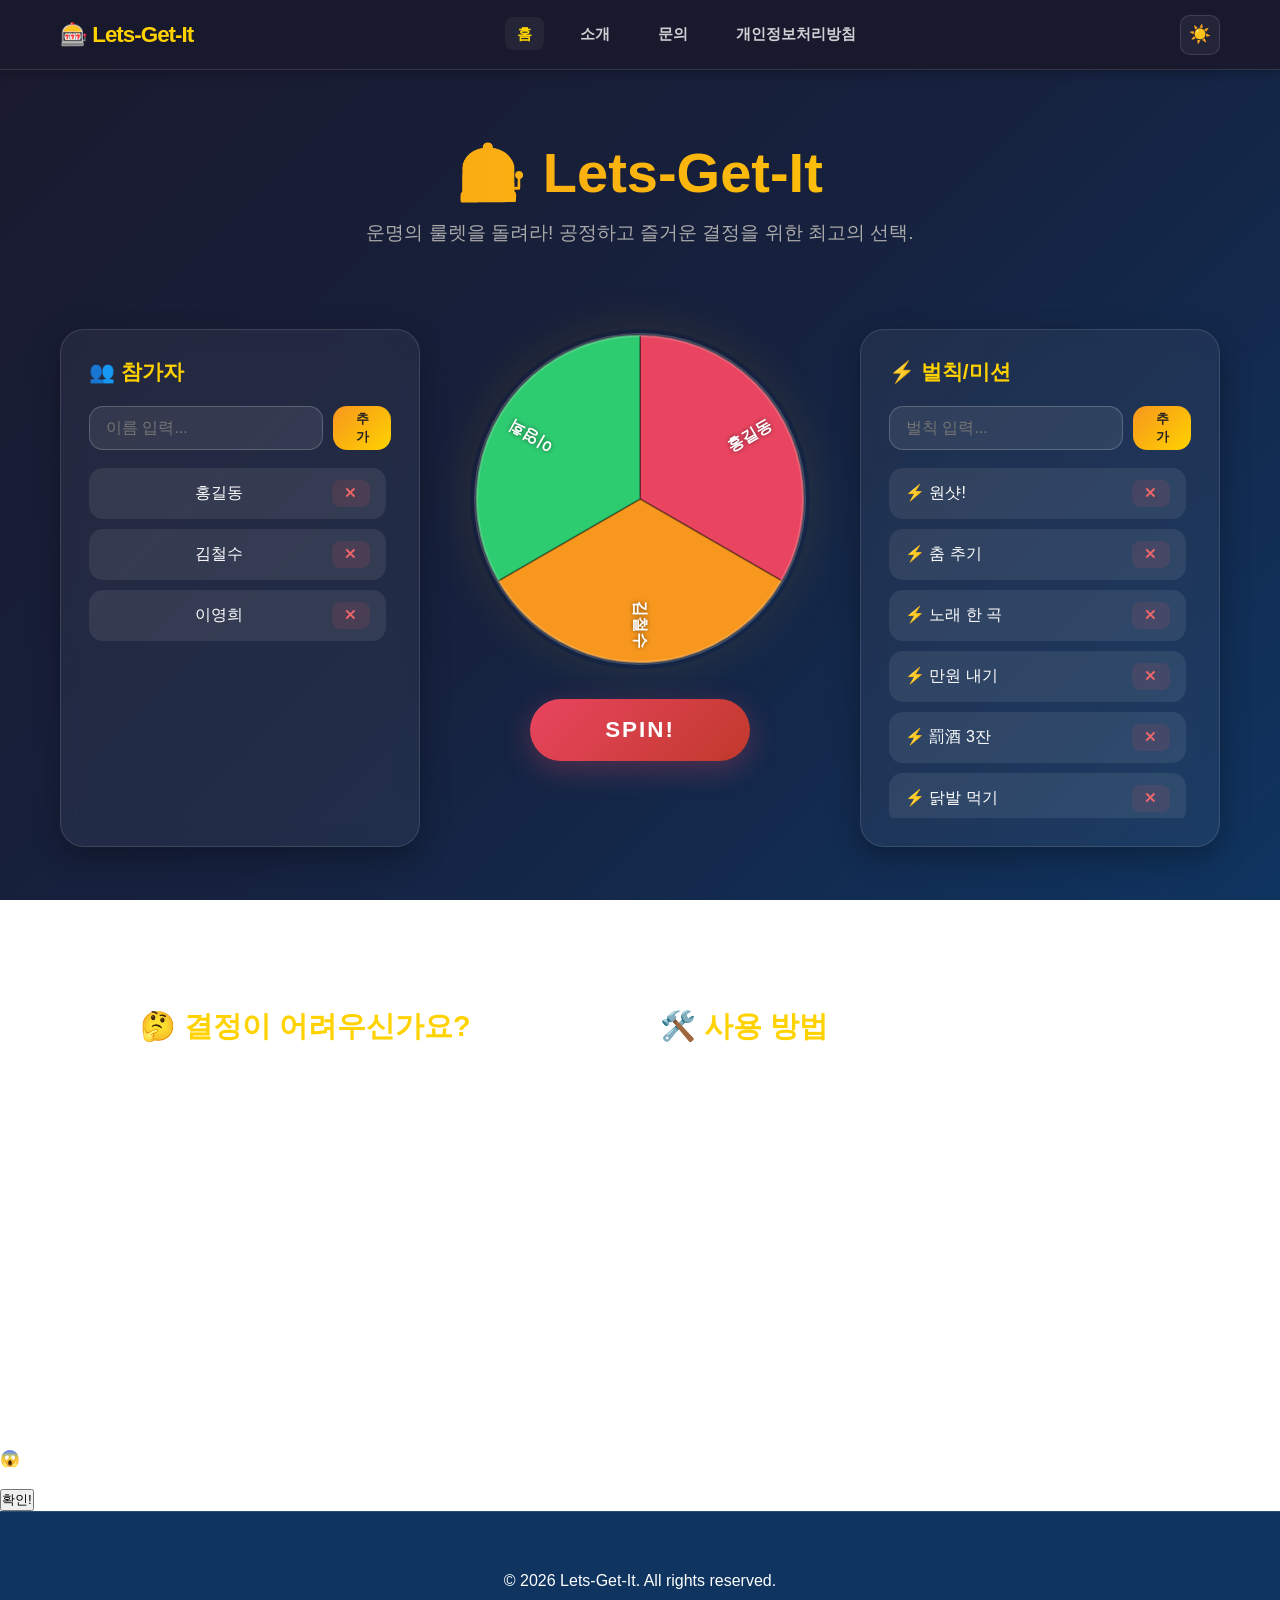
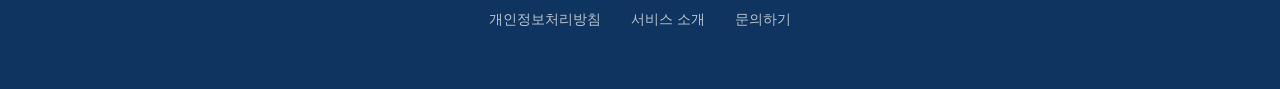
==== commit 421b0c11: "optimize: upgrade to high-quality AdSense standards with dedicated About, Privacy, and Contact pages" ====
--- a/index.html
+++ b/index.html
@@ -3,26 +3,42 @@
 <head>
   <meta charset="UTF-8" />
   <meta name="viewport" content="width=device-width, initial-scale=1.0" />
-  <title>복불복 게임 🎰</title>
+  <meta http-equiv="Content-Security-Policy" content="default-src 'self'; script-src 'self' https://pagead2.googlesyndication.com; style-src 'self' 'unsafe-inline'; img-src 'self' data:; connect-src 'self' https://googleads.g.doubleclick.net; frame-src https://googleads.g.doubleclick.net;">
+  <meta name="google-adsense-account" content="ca-pub-4220344666459128">
+  <script async src="https://pagead2.googlesyndication.com/pagead/js/adsbygoogle.js?client=ca-pub-4220344666459128" crossorigin="anonymous"></script>
+  <title>Lets-Get-It 🎰 | 공정한 결정을 위한 최고의 룰렛 게임</title>
   <link rel="stylesheet" href="style.css">
 </head>
 <body>
 
-<div class="theme-toggle">
-  <button id="themeBtn" class="btn-theme" title="테마 변경">☀️</button>
-</div>
+<nav class="navbar">
+  <div class="nav-container">
+    <a href="index.html" class="nav-logo">🎰 Lets-Get-It</a>
+    <ul class="nav-links">
+      <li><a href="index.html" class="active">홈</a></li>
+      <li><a href="about.html">소개</a></li>
+      <li><a href="contact.html">문의</a></li>
+      <li><a href="privacy.html">개인정보처리방침</a></li>
+    </ul>
+    <div class="theme-toggle-nav">
+      <button id="themeBtn" class="btn-theme-nav" title="테마 변경">☀️</button>
+    </div>
+  </div>
+</nav>
 
-<h1>🎰 복불복 게임</h1>
-<p class="subtitle">운명의 룰렛을 돌려라! 누가 걸릴까?</p>
+<header class="hero-section">
+  <h1>🎰 Lets-Get-It</h1>
+  <p class="subtitle">운명의 룰렛을 돌려라! 공정하고 즐거운 결정을 위한 최고의 선택.</p>
+</header>
 
-<div class="container">
+<main class="container">
 
   <!-- 참가자 패널 -->
   <div class="panel players-panel">
     <h2>👥 참가자</h2>
     <div class="input-row">
       <input id="playerInput" type="text" placeholder="이름 입력..." maxlength="8" />
-      <button class="btn btn-add" onclick="addPlayer()">추가</button>
+      <button id="addPlayerBtn" class="btn btn-add">추가</button>
     </div>
     <ul class="player-list" id="playerList">
       <li class="empty-msg" id="emptyPlayers">참가자를 추가하세요</li>
@@ -36,7 +52,7 @@
       <canvas id="wheel" width="340" height="340"></canvas>
       <div class="wheel-center"></div>
     </div>
-    <button class="spin-btn" id="spinBtn" onclick="spin()">SPIN!</button>
+    <button class="spin-btn" id="spinBtn">SPIN!</button>
   </div>
 
   <!-- 벌칙 패널 -->
@@ -44,14 +60,32 @@
     <h2>⚡ 벌칙/미션</h2>
     <div class="input-row">
       <input id="penaltyInput" type="text" placeholder="벌칙 입력..." maxlength="20" />
-      <button class="btn btn-add" onclick="addPenalty()">추가</button>
+      <button id="addPenaltyBtn" class="btn btn-add">추가</button>
     </div>
     <ul class="penalty-list" id="penaltyList">
       <li class="empty-msg" id="emptyPenalties">벌칙을 추가하세요</li>
     </ul>
   </div>
 
-</div>
+</main>
+
+<section class="info-section">
+  <div class="info-container">
+    <article class="info-card">
+      <h2>🤔 결정이 어려우신가요?</h2>
+      <p>점심 메뉴 고르기, 내기 당첨자 뽑기, 오늘의 미션 정하기 등 일상 속의 작은 결정들을 'Lets-Get-It' 룰렛에 맡겨보세요. 공정하고 투명한 알고리즘을 통해 누구나 납득할 수 있는 결과를 제공합니다.</p>
+    </article>
+    <article class="info-card">
+      <h2>🛠️ 사용 방법</h2>
+      <ol class="how-to-list">
+        <li><strong>참가자 추가:</strong> 게임에 참여할 사람들의 이름을 입력하고 추가 버튼을 누르세요.</li>
+        <li><strong>벌칙 설정:</strong> 당첨되었을 때 수행할 벌칙이나 미션을 입력하세요.</li>
+        <li><strong>룰렛 돌리기:</strong> 중앙의 'SPIN!' 버튼을 눌러 운명의 결과를 기다리세요.</li>
+        <li><strong>결과 확인:</strong> 당첨자와 무작위로 선정된 벌칙을 확인하고 즐겁게 수행하세요!</li>
+      </ol>
+    </article>
+  </div>
+</section>
 
 <!-- 결과 모달 -->
 <div class="modal-overlay" id="resultModal">
@@ -60,12 +94,23 @@
     <div class="modal-title" id="resultTitle">걸렸다!</div>
     <div class="modal-winner" id="resultWinner"></div>
     <div class="modal-penalty" id="resultPenalty"></div>
-    <button class="modal-close" onclick="closeModal()">확인!</button>
+    <button id="closeModalBtn" class="modal-close">확인!</button>
   </div>
 </div>
 
 <div class="confetti-container" id="confettiContainer"></div>
 
+<footer class="footer">
+  <div class="footer-container">
+    <p>&copy; 2026 Lets-Get-It. All rights reserved.</p>
+    <ul class="footer-links">
+      <li><a href="privacy.html">개인정보처리방침</a></li>
+      <li><a href="about.html">서비스 소개</a></li>
+      <li><a href="contact.html">문의하기</a></li>
+    </ul>
+  </div>
+</footer>
+
 <script src="main.js"></script>
 
 </body>
--- a/style.css
+++ b/style.css
@@ -1,5 +1,6 @@
 :root {
   --bg-color: linear-gradient(135deg, #1a1a2e 0%, #16213e 50%, #0f3460 100%);
+  --nav-bg: rgba(26, 26, 46, 0.95);
   --text-color: #fff;
   --panel-bg: rgba(255, 255, 255, 0.05);
   --panel-border: rgba(255, 255, 255, 0.12);
@@ -11,10 +12,13 @@
   --modal-bg: linear-gradient(135deg, #1a1a2e, #16213e);
   --modal-border: rgba(255, 255, 255, 0.15);
   --modal-item-bg: rgba(255, 255, 255, 0.07);
+  --card-bg: rgba(255, 255, 255, 0.03);
+  --footer-bg: #0f3460;
 }
 
 [data-theme='light'] {
   --bg-color: linear-gradient(135deg, #f0f2f5 0%, #e2e8f0 100%);
+  --nav-bg: rgba(255, 255, 255, 0.95);
   --text-color: #1a1a2e;
   --panel-bg: rgba(255, 255, 255, 0.8);
   --panel-border: rgba(0, 0, 0, 0.08);
@@ -26,6 +30,8 @@
   --modal-bg: linear-gradient(135deg, #ffffff, #f7fafc);
   --modal-border: rgba(0, 0, 0, 0.1);
   --modal-item-bg: rgba(0, 0, 0, 0.04);
+  --card-bg: #ffffff;
+  --footer-bg: #ffffff;
 }
 
 * {
@@ -37,20 +43,107 @@
 body {
   font-family: 'Segoe UI', 'Apple SD Gothic Neo', sans-serif;
   background: var(--bg-color);
+  background-attachment: fixed;
   min-height: 100vh;
   display: flex;
   flex-direction: column;
-  align-items: center;
-  padding: 20px;
+  padding-top: 80px; /* Space for fixed navbar */
   color: var(--text-color);
   overflow-x: hidden;
   transition: background 0.3s, color 0.3s;
 }
 
+/* --- Navigation --- */
+.navbar {
+  position: fixed;
+  top: 0;
+  left: 0;
+  right: 0;
+  height: 70px;
+  background: var(--nav-bg);
+  backdrop-filter: blur(10px);
+  border-bottom: 1px solid var(--panel-border);
+  z-index: 1000;
+  display: flex;
+  align-items: center;
+  box-shadow: 0 2px 10px var(--shadow-color);
+}
+
+.nav-container {
+  width: 100%;
+  max-width: 1200px;
+  margin: 0 auto;
+  padding: 0 20px;
+  display: flex;
+  justify-content: space-between;
+  align-items: center;
+}
+
+.nav-logo {
+  font-size: 1.4rem;
+  font-weight: 900;
+  color: #ffd200;
+  text-decoration: none;
+  letter-spacing: -1px;
+}
+
+.nav-links {
+  list-style: none;
+  display: flex;
+  gap: 24px;
+}
+
+.nav-links a {
+  text-decoration: none;
+  color: var(--text-color);
+  font-weight: 600;
+  font-size: 0.95rem;
+  opacity: 0.8;
+  transition: all 0.2s;
+  padding: 8px 12px;
+  border-radius: 8px;
+}
+
+.nav-links a:hover, .nav-links a.active {
+  opacity: 1;
+  color: #ffd200;
+  background: var(--panel-bg);
+}
+
+.theme-toggle-nav {
+  display: flex;
+  align-items: center;
+}
+
+.btn-theme-nav {
+  background: var(--panel-bg);
+  border: 1px solid var(--panel-border);
+  color: var(--text-color);
+  width: 40px;
+  height: 40px;
+  border-radius: 10px;
+  cursor: pointer;
+  display: flex;
+  align-items: center;
+  justify-content: center;
+  font-size: 1.1rem;
+  transition: all 0.2s;
+}
+
+.btn-theme-nav:hover {
+  border-color: #ffd200;
+  transform: translateY(-2px);
+}
+
+/* --- Hero Section --- */
+.hero-section {
+  text-align: center;
+  padding: 60px 20px;
+}
+
 h1 {
-  font-size: 2.8rem;
-  text-align: center;
-  margin-bottom: 8px;
+  font-size: 3.5rem;
+  margin-bottom: 12px;
   background: linear-gradient(90deg, #f7971e, #ffd200, #f7971e);
   background-size: 200%;
   -webkit-background-clip: text;
@@ -64,83 +157,67 @@
 }
 
 .subtitle {
-  font-size: 1rem;
+  font-size: 1.2rem;
   color: var(--subtitle-color);
-  margin-bottom: 30px;
-  text-align: center;
-  transition: color 0.3s;
-}
-
+  max-width: 600px;
+  margin: 0 auto;
+  line-height: 1.6;
+}
+
+/* --- Main Container --- */
 .container {
   display: flex;
   flex-wrap: wrap;
-  gap: 24px;
+  gap: 30px;
   justify-content: center;
   width: 100%;
-  max-width: 1100px;
-}
-
-/* --- Theme Toggle --- */
-.theme-toggle {
-  position: absolute;
-  top: 20px;
-  right: 20px;
-  z-index: 1000;
-}
-
-.btn-theme {
-  background: var(--panel-bg);
-  border: 1px solid var(--panel-border);
-  color: var(--text-color);
-  width: 44px;
-  height: 44px;
-  border-radius: 50%;
-  display: flex;
-  align-items: center;
-  justify-content: center;
-  font-size: 1.2rem;
-  cursor: pointer;
-  box-shadow: 0 4px 12px var(--shadow-color);
-  transition: all 0.2s, background 0.3s, color 0.3s;
-}
-
-.btn-theme:hover {
-  transform: scale(1.1);
-  border-color: #ffd200;
-}
-
-/* --- 참가자 패널 --- */
+  max-width: 1200px;
+  margin: 0 auto;
+  padding: 20px;
+  flex: 1;
+}
+
+/* --- Panels --- */
 .panel {
   background: var(--panel-bg);
   border: 1px solid var(--panel-border);
-  border-radius: 20px;
-  padding: 24px;
+  border-radius: 24px;
+  padding: 28px;
   backdrop-filter: blur(10px);
-  transition: background 0.3s, border-color 0.3s;
-}
-
-.players-panel {
+  transition: all 0.3s;
+  box-shadow: 0 10px 30px var(--shadow-color);
+}
+
+.panel:hover {
+  transform: translateY(-5px);
+  border-color: rgba(255, 210, 0, 0.3);
+}
+
+.players-panel, .penalty-panel {
   flex: 1;
-  min-width: 260px;
-  max-width: 320px;
+  min-width: 300px;
+  max-width: 360px;
 }
 
 .panel h2 {
-  font-size: 1.2rem;
-  margin-bottom: 16px;
-  color: #ffd200;
+  font-size: 1.3rem;
+  margin-bottom: 20px;
+  color: #ffd200;
+  display: flex;
+  align-items: center;
+  gap: 10px;
 }
 
 .input-row {
   display: flex;
-  gap: 8px;
-  margin-bottom: 14px;
+  gap: 10px;
+  margin-bottom: 18px;
 }
 
 .input-row input {
   flex: 1;
-  padding: 10px 14px;
-  border-radius: 12px;
+  padding: 12px 16px;
+  border-radius: 14px;
   border: 1px solid var(--input-border);
   background: var(--input-bg);
   color: var(--input-text);
@@ -149,111 +226,67 @@
   transition: all 0.2s;
 }
 
-.input-row input:focus { border-color: #ffd200; }
-.input-row input::placeholder { color: #888; }
-
-.btn {
-  padding: 10px 18px;
-  border-radius: 12px;
+.input-row input:focus {
+  border-color: #ffd200;
+  box-shadow: 0 0 0 4px rgba(255, 210, 0, 0.1);
+}
+
+.btn-add {
+  padding: 0 20px;
+  border-radius: 14px;
   border: none;
-  cursor: pointer;
-  font-size: 0.95rem;
-  font-weight: 700;
-  transition: all 0.2s;
-}
-
-.btn-add {
   background: linear-gradient(135deg, #f7971e, #ffd200);
   color: #222;
+  font-weight: 700;
+  cursor: pointer;
+  transition: all 0.2s;
 }
 
 .btn-add:hover { transform: scale(1.05); }
 
-.player-list {
+.player-list, .penalty-list {
   list-style: none;
   display: flex;
   flex-direction: column;
-  gap: 8px;
-  max-height: 300px;
+  gap: 10px;
+  max-height: 350px;
   overflow-y: auto;
-}
-
-.player-list::-webkit-scrollbar { width: 4px; }
-.player-list::-webkit-scrollbar-thumb { background: rgba(0,0,0,0.2); border-radius: 4px; }
-
-.player-item {
+  padding-right: 5px;
+}
+
+.player-list::-webkit-scrollbar, .penalty-list::-webkit-scrollbar { width: 4px; }
+.player-list::-webkit-scrollbar-thumb, .penalty-list::-webkit-scrollbar-thumb { background: rgba(255, 210, 0, 0.2); border-radius: 4px; }
+
+.player-item, .penalty-item {
   display: flex;
   align-items: center;
   justify-content: space-between;
-  padding: 10px 14px;
-  border-radius: 12px;
+  padding: 12px 16px;
+  border-radius: 14px;
   background: var(--input-bg);
   animation: slideIn 0.3s ease;
-  transition: background 0.3s;
-}
-
-@keyframes slideIn {
-  from { opacity: 0; transform: translateX(-20px); }
-  to   { opacity: 1; transform: translateX(0); }
-}
-
-.player-dot {
-  width: 12px; height: 12px;
-  border-radius: 50%;
-  margin-right: 10px;
-  flex-shrink: 0;
-}
-
-.player-name { flex: 1; font-size: 0.95rem; }
+}
 
 .btn-remove {
-  background: rgba(255,80,80,0.1);
+  background: rgba(255, 80, 80, 0.1);
   color: #ff6b6b;
   border: none;
   border-radius: 8px;
-  padding: 4px 10px;
+  padding: 6px 12px;
   cursor: pointer;
-  font-size: 0.8rem;
-  transition: background 0.2s;
-}
-
-.btn-remove:hover { background: rgba(255,80,80,0.2); }
-
-/* --- 벌칙 패널 --- */
-.penalty-panel {
-  flex: 1;
-  min-width: 260px;
-  max-width: 320px;
-}
-
-.penalty-list {
-  list-style: none;
+  font-size: 0.85rem;
+  transition: all 0.2s;
+}
+
+.btn-remove:hover { background: rgba(255, 80, 80, 0.2); transform: scale(1.1); }
+
+/* --- Wheel --- */
+.wheel-panel {
   display: flex;
   flex-direction: column;
-  gap: 8px;
-  max-height: 300px;
-  overflow-y: auto;
-}
-
-.penalty-item {
-  display: flex;
-  align-items: center;
-  justify-content: space-between;
-  padding: 10px 14px;
-  border-radius: 12px;
-  background: var(--input-bg);
-  animation: slideIn 0.3s ease;
-  transition: background 0.3s;
-}
-
-.penalty-text { flex: 1; font-size: 0.9rem; }
-
-/* --- 룰렛 휠 --- */
-.wheel-panel {
-  display: flex;
-  flex-direction: column;
-  align-items: center;
-  gap: 20px;
+  align-items: center;
+  gap: 30px;
+  padding: 0 20px;
 }
 
 .wheel-wrapper {
@@ -262,40 +295,15 @@
   height: 340px;
 }
 
-.wheel-arrow {
-  position: absolute;
-  top: -18px;
-  left: 50%;
-  transform: translateX(-50%);
-  width: 0;
-  height: 0;
-  border-left: 14px solid transparent;
-  border-right: 14px solid transparent;
-  border-top: 30px solid #ffd200;
-  filter: drop-shadow(0 2px 6px rgba(255,210,0,0.7));
-  z-index: 10;
-}
-
 canvas#wheel {
   border-radius: 50%;
-  box-shadow: 0 0 40px rgba(255,210,0,0.15), 0 0 80px rgba(255,210,0,0.05);
-}
-
-.wheel-center {
-  position: absolute;
-  top: 50%; left: 50%;
-  transform: translate(-50%, -50%);
-  width: 50px; height: 50px;
-  border-radius: 50%;
-  background: radial-gradient(circle, #fff 30%, #ffd200 100%);
-  box-shadow: 0 0 20px rgba(255,210,0,0.8);
-  z-index: 5;
+  box-shadow: 0 0 50px rgba(255, 210, 0, 0.1);
 }
 
 .spin-btn {
-  width: 200px;
-  padding: 16px;
-  font-size: 1.3rem;
+  width: 220px;
+  padding: 18px;
+  font-size: 1.4rem;
   border-radius: 50px;
   background: linear-gradient(135deg, #e94560, #c0392b);
   color: #fff;
@@ -303,125 +311,174 @@
   cursor: pointer;
   font-weight: 900;
   letter-spacing: 2px;
-  box-shadow: 0 6px 30px rgba(233,69,96,0.3);
+  box-shadow: 0 8px 30px rgba(233, 69, 96, 0.3);
   transition: all 0.2s;
 }
 
 .spin-btn:hover:not(:disabled) {
-  transform: scale(1.07);
-  box-shadow: 0 10px 40px rgba(233,69,96,0.5);
-}
-
-.spin-btn:disabled {
-  opacity: 0.5;
-  cursor: not-allowed;
-}
-
-/* --- 결과 모달 --- */
-.modal-overlay {
-  display: none;
-  position: fixed;
-  inset: 0;
-  background: rgba(0,0,0,0.85);
-  z-index: 100;
-  align-items: center;
-  justify-content: center;
-  backdrop-filter: blur(4px);
-}
-
-.modal-overlay.show { display: flex; }
-
-.modal {
-  background: var(--modal-bg);
-  border: 2px solid var(--modal-border);
+  transform: scale(1.05) translateY(-2px);
+  box-shadow: 0 12px 40px rgba(233, 69, 96, 0.5);
+}
+
+/* --- Info Section --- */
+.info-section {
+  background: var(--card-bg);
+  padding: 80px 20px;
+  margin-top: 60px;
+}
+
+.info-container {
+  max-width: 1000px;
+  margin: 0 auto;
+  display: grid;
+  grid-template-columns: repeat(auto-fit, minmax(300px, 1fr));
+  gap: 40px;
+}
+
+.info-card h2 {
+  font-size: 1.8rem;
+  margin-bottom: 20px;
+  color: #ffd200;
+}
+
+.info-card p, .info-card li {
+  font-size: 1.05rem;
+  line-height: 1.8;
+  opacity: 0.9;
+}
+
+.how-to-list {
+  padding-left: 20px;
+}
+
+.how-to-list li {
+  margin-bottom: 15px;
+}
+
+/* --- Content Pages (About, Privacy, Contact) --- */
+.content-page {
+  max-width: 900px;
+  margin: 40px auto;
+  padding: 0 20px;
+  flex: 1;
+}
+
+.content-page section {
+  margin-bottom: 40px;
+  background: var(--card-bg);
+  padding: 40px;
   border-radius: 24px;
-  padding: 40px;
+  border: 1px solid var(--panel-border);
+  box-shadow: 0 10px 30px var(--shadow-color);
+}
+
+.content-page h1 {
+  font-size: 2.8rem;
+  margin-bottom: 20px;
   text-align: center;
-  max-width: 420px;
-  width: 90%;
-  animation: popIn 0.4s cubic-bezier(0.34,1.56,0.64,1);
-  position: relative;
-  overflow: hidden;
-  box-shadow: 0 20px 60px rgba(0,0,0,0.5);
-  transition: background 0.3s, border-color 0.3s;
-}
-
-@keyframes popIn {
-  from { opacity: 0; transform: scale(0.5) rotate(-5deg); }
-  to   { opacity: 1; transform: scale(1) rotate(0deg); }
-}
-
-.modal-emoji { font-size: 4rem; margin-bottom: 12px; }
-
-.modal-title {
-  font-size: 1.5rem;
-  font-weight: 900;
-  margin-bottom: 8px;
+}
+
+.content-page h2 {
+  color: #ffd200;
+  margin-bottom: 20px;
+  font-size: 1.8rem;
+}
+
+.content-page h3 {
+  margin: 30px 0 15px;
+  font-size: 1.3rem;
+  color: #ffd200;
+}
+
+.content-page p {
+  margin-bottom: 20px;
+  line-height: 1.8;
+  font-size: 1.1rem;
+  opacity: 0.9;
+}
+
+.feature-grid {
+  display: grid;
+  grid-template-columns: repeat(auto-fit, minmax(200px, 1fr));
+  gap: 24px;
+  margin-top: 30px;
+}
+
+.feature-item {
+  text-align: center;
+  padding: 24px;
+  background: var(--panel-bg);
+  border-radius: 20px;
+  transition: transform 0.2s;
+}
+
+.feature-item:hover { transform: translateY(-5px); }
+
+.feature-icon {
+  font-size: 2.5rem;
+  display: block;
+  margin-bottom: 15px;
+}
+
+.feature-item h3 {
+  margin: 0 0 10px;
+  font-size: 1.1rem;
+}
+
+.feature-item p {
+  font-size: 0.95rem;
+  margin: 0;
+}
+
+.contact-link {
+  color: #ffd200;
+  text-decoration: none;
+  font-weight: 700;
+  border-bottom: 2px solid transparent;
+  transition: border 0.2s;
+}
+
+.contact-link:hover {
+  border-bottom-color: #ffd200;
+}
+
+/* --- Footer --- */
+.footer {
+  background: var(--footer-bg);
+  padding: 60px 20px;
+  border-top: 1px solid var(--panel-border);
+  margin-top: auto;
+}
+
+.footer-container {
+  max-width: 1200px;
+  margin: 0 auto;
+  display: flex;
+  flex-direction: column;
+  align-items: center;
+  gap: 20px;
+}
+
+.footer-links {
+  list-style: none;
+  display: flex;
+  gap: 30px;
+}
+
+.footer-links a {
+  text-decoration: none;
   color: var(--text-color);
-}
-
-.modal-winner {
-  font-size: 2.2rem;
-  font-weight: 900;
-  margin: 12px 0;
-}
-
-.modal-penalty {
-  font-size: 1.1rem;
-  color: var(--text-color);
-  opacity: 0.9;
-  margin-bottom: 24px;
-  padding: 12px 20px;
-  background: var(--modal-item-bg);
-  border-radius: 12px;
-  transition: background 0.3s;
-}
-
-.modal-close {
-  padding: 12px 36px;
-  border-radius: 50px;
-  font-size: 1rem;
-  font-weight: 700;
-  background: linear-gradient(135deg, #f7971e, #ffd200);
-  color: #222;
-  border: none;
-  cursor: pointer;
-  transition: transform 0.2s;
-}
-
-.modal-close:hover { transform: scale(1.05); }
-
-/* 축하 파티클 */
-.confetti-container {
-  position: fixed;
-  inset: 0;
-  pointer-events: none;
-  z-index: 200;
-}
-
-.confetti-piece {
-  position: absolute;
-  width: 10px; height: 10px;
-  top: -10px;
-  border-radius: 2px;
-  animation: confettiFall linear forwards;
-}
-
-@keyframes confettiFall {
-  to { transform: translateY(110vh) rotate(720deg); opacity: 0; }
-}
-
-.empty-msg {
-  color: var(--subtitle-color);
-  opacity: 0.6;
+  opacity: 0.7;
   font-size: 0.9rem;
-  text-align: center;
-  padding: 20px 0;
-}
-
-@media (max-width: 600px) {
-  h1 { font-size: 2rem; }
-  .wheel-wrapper { width: 280px; height: 280px; }
-  canvas#wheel { width: 280px; height: 280px; }
-  .theme-toggle { top: 10px; right: 10px; }
-}
+  transition: opacity 0.2s;
+}
+
+.footer-links a:hover { opacity: 1; }
+
+/* --- Responsive --- */
+@media (max-width: 768px) {
+  h1 { font-size: 2.5rem; }
+  .nav-links { display: none; } /* Simplified for mobile */
+  .container { padding: 10px; }
+  .content-page section { padding: 25px; }
+}
